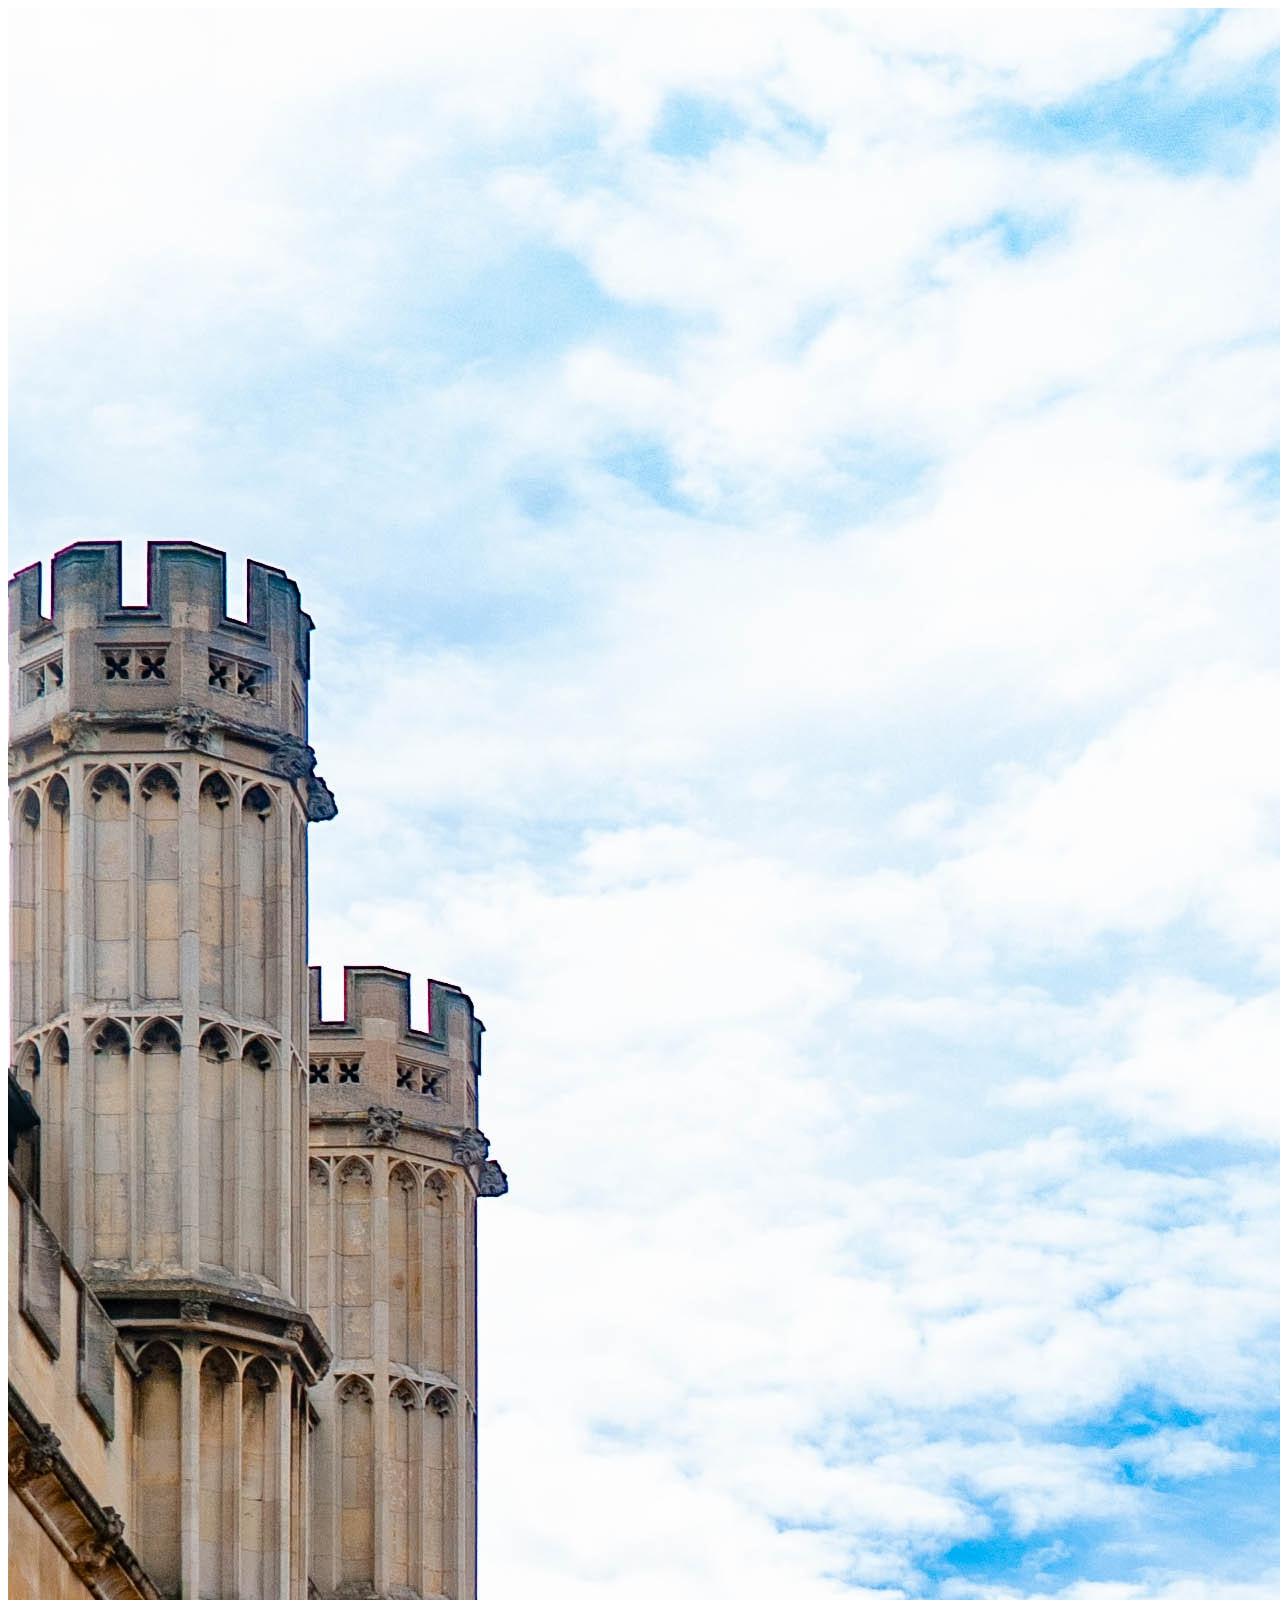
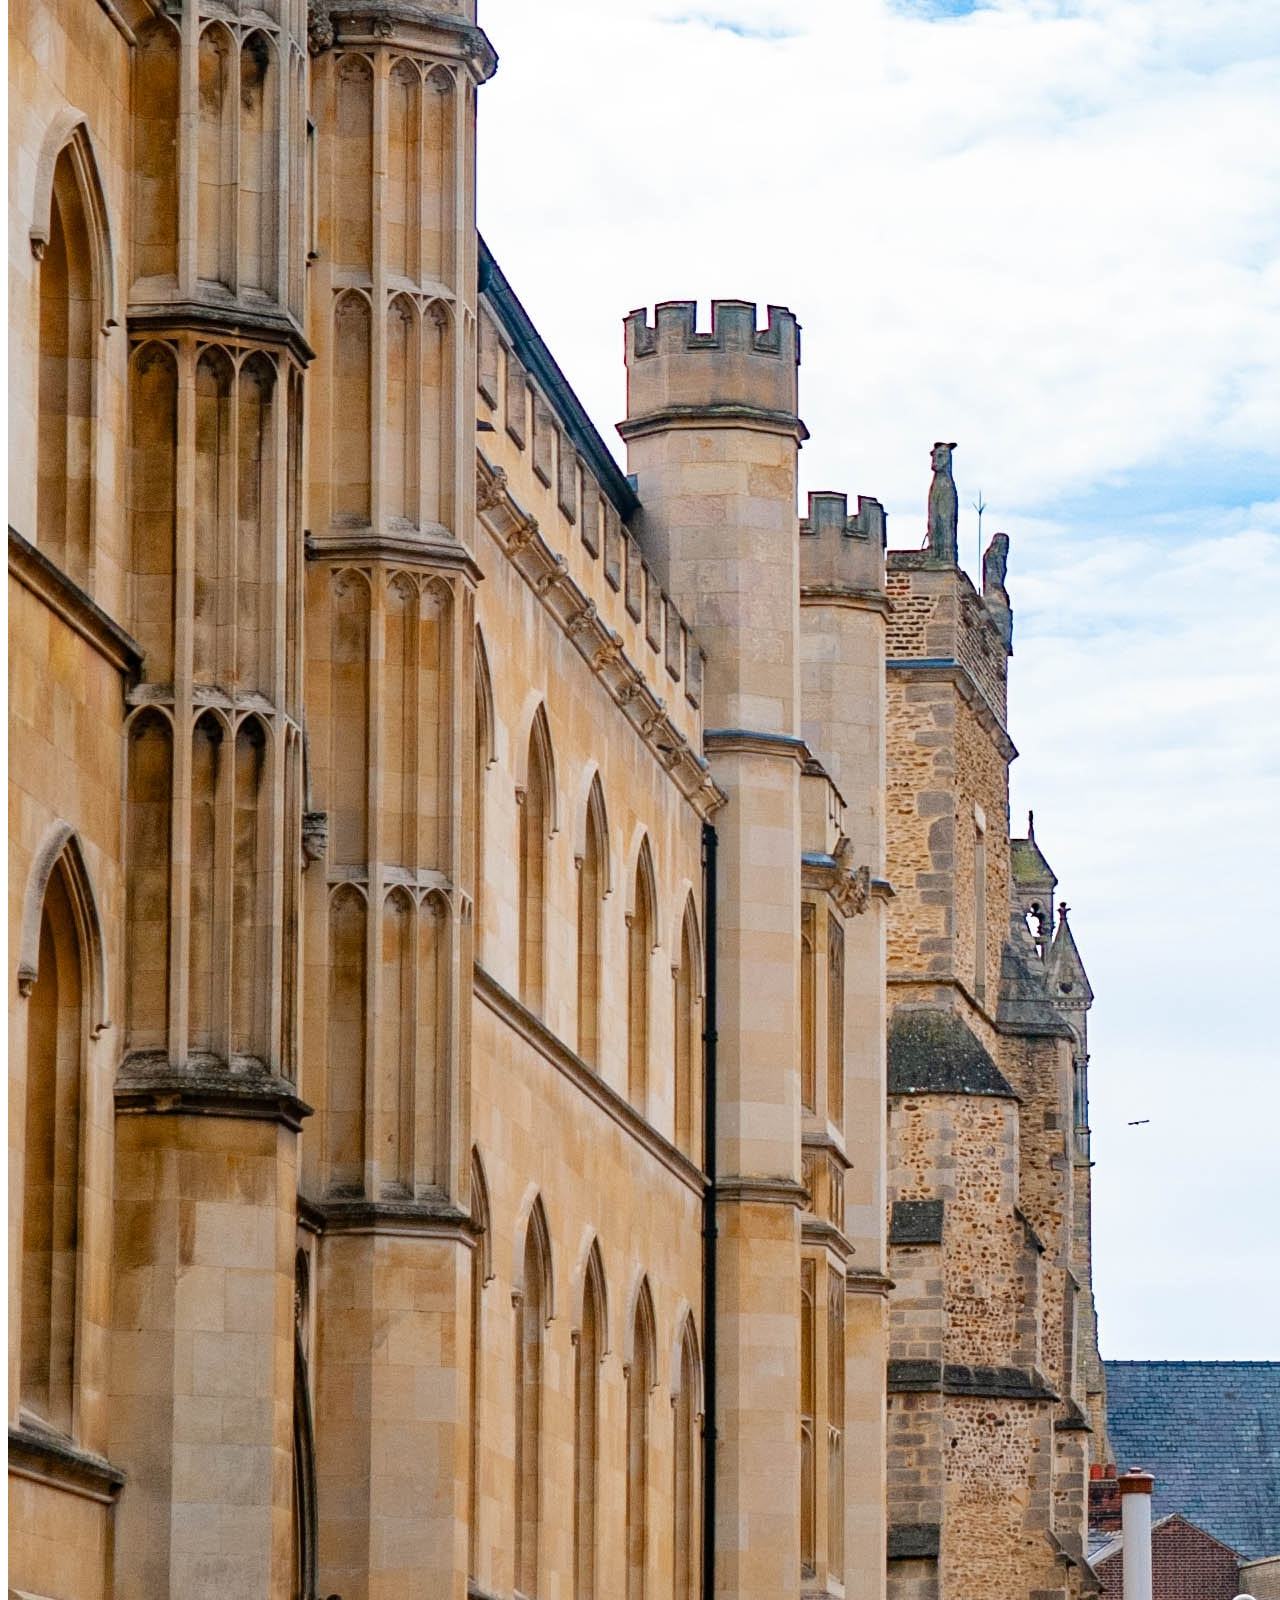
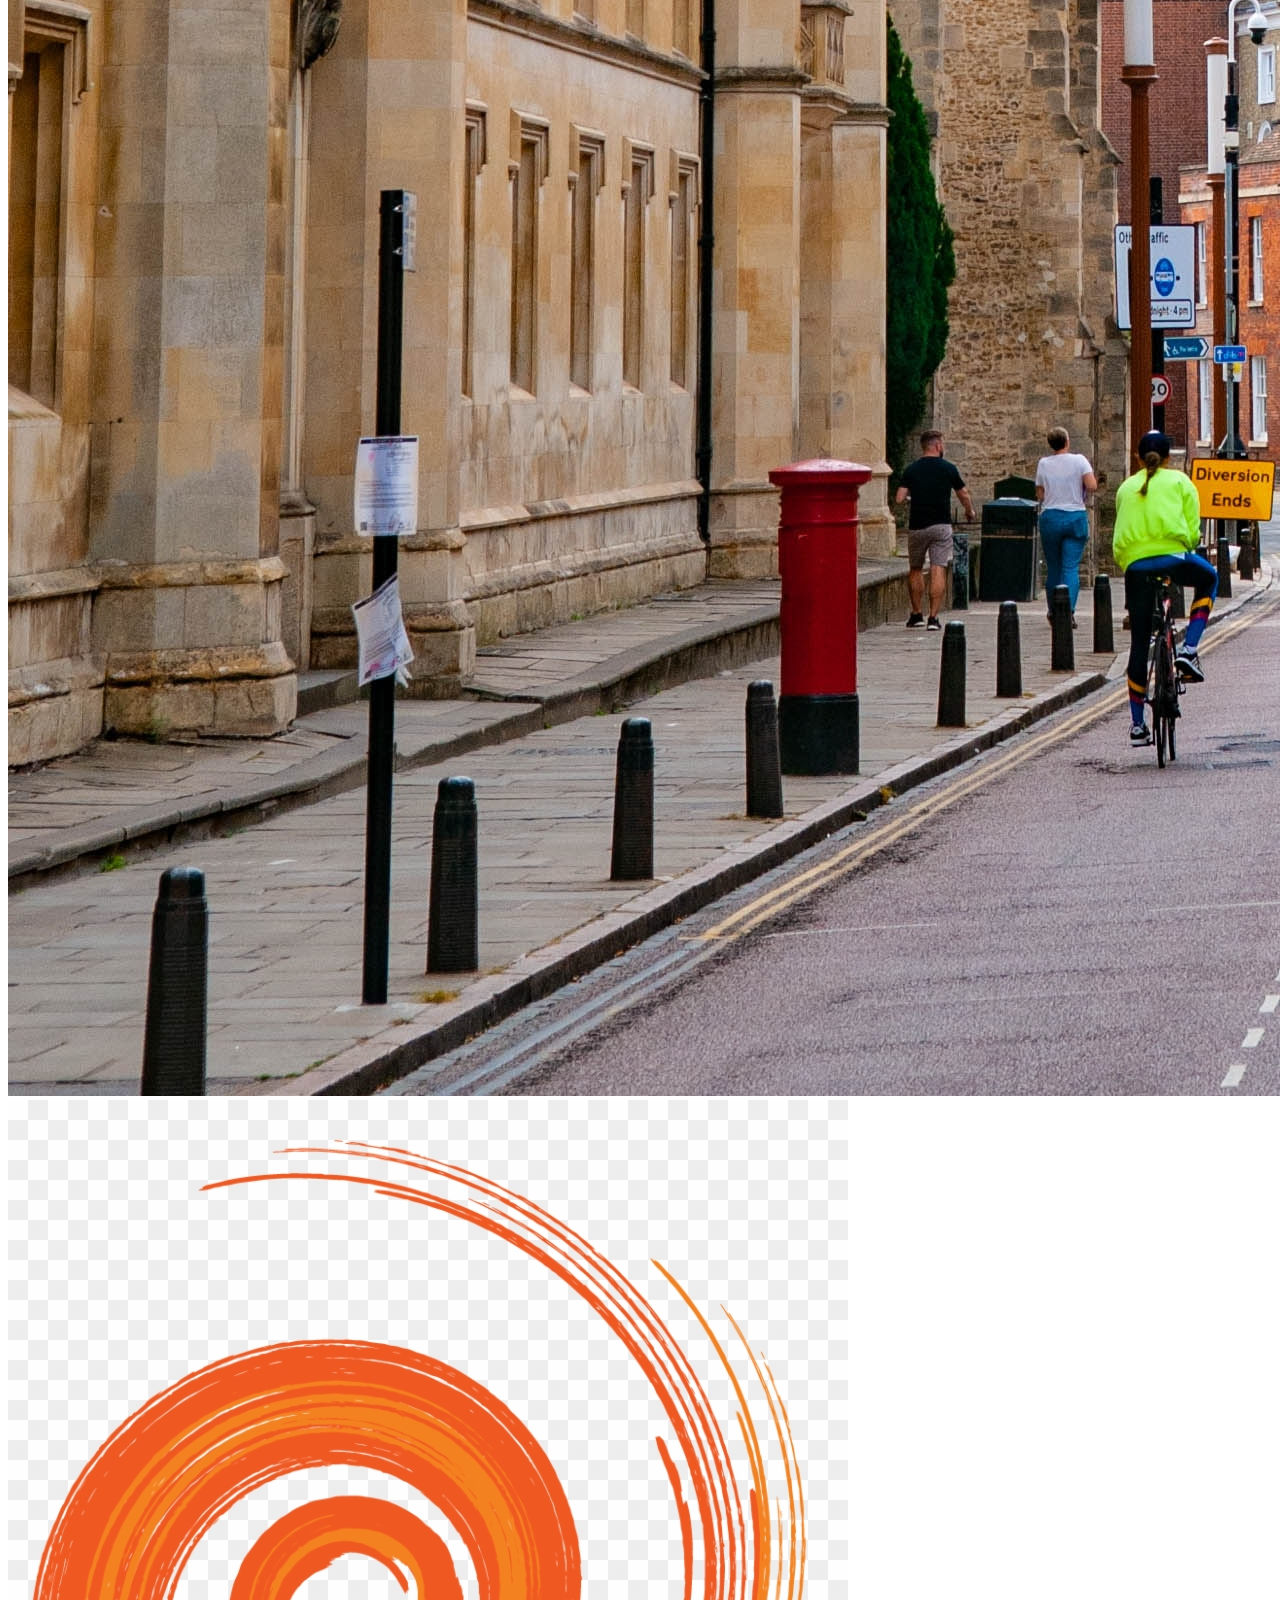
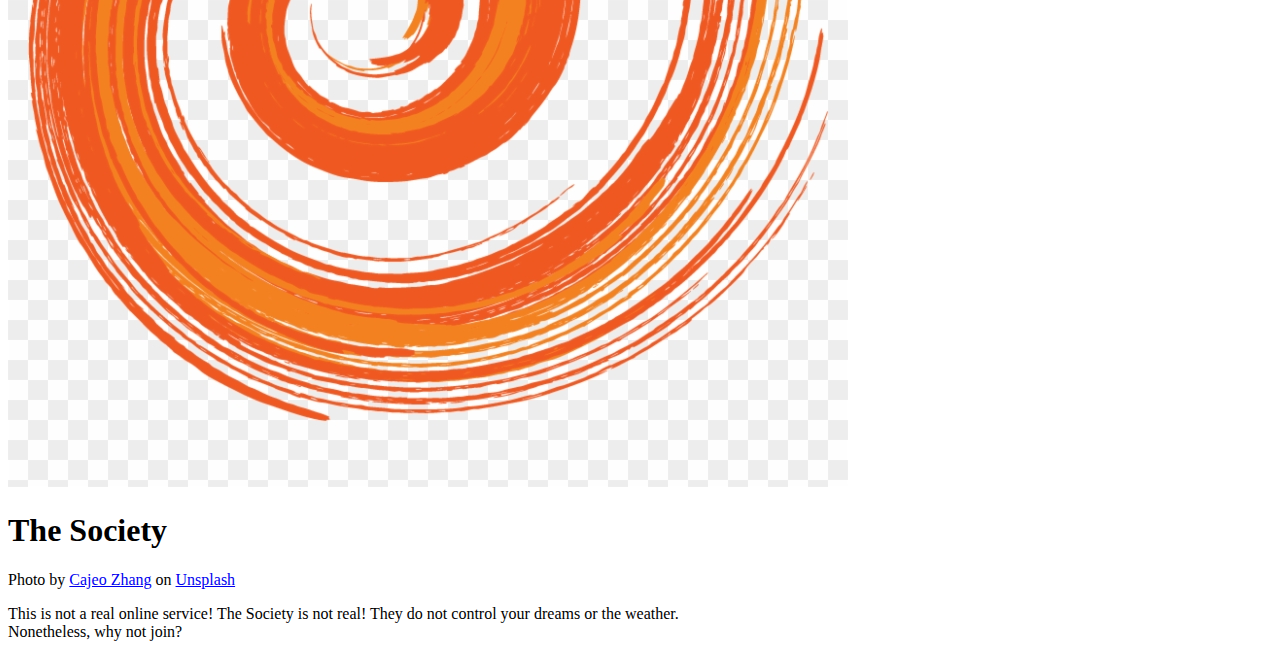
==== index.html @ 43567277 "Write basic html, gather assets" ====
<!DOCTYPE html>
<html lang="en">
    <head>
        <meta charset="UTF-8">
        <title>Join The Society</title>
        <link rel="stylesheet" href="style.css">
    </head>
    <body>
        <div class="left">
            <img id="backgroundImg" src="assets/cajeoZhangCambs.jpg">
            <div class="logoLocation">
                <img id="logo" src="assets/spiral.png">
                <h1 id="title">The Society</h1>
                <p id="picAttribution">Photo by <a href="https://unsplash.com/@cajeo?utm_source=unsplash&utm_medium=referral&utm_content=creditCopyText">Cajeo Zhang</a> on <a href="https://unsplash.com/s/photos/cambridge?utm_source=unsplash&utm_medium=referral&utm_content=creditCopyText">Unsplash</a></p>
            </div>
        </div>
        <div class="mainBody">
            <p id="mainText">This is not a real online service! The Society is not real! They do not control your dreams or the weather.<br>Nonetheless, why not join?</p>
        </div>
    </body>
</html>
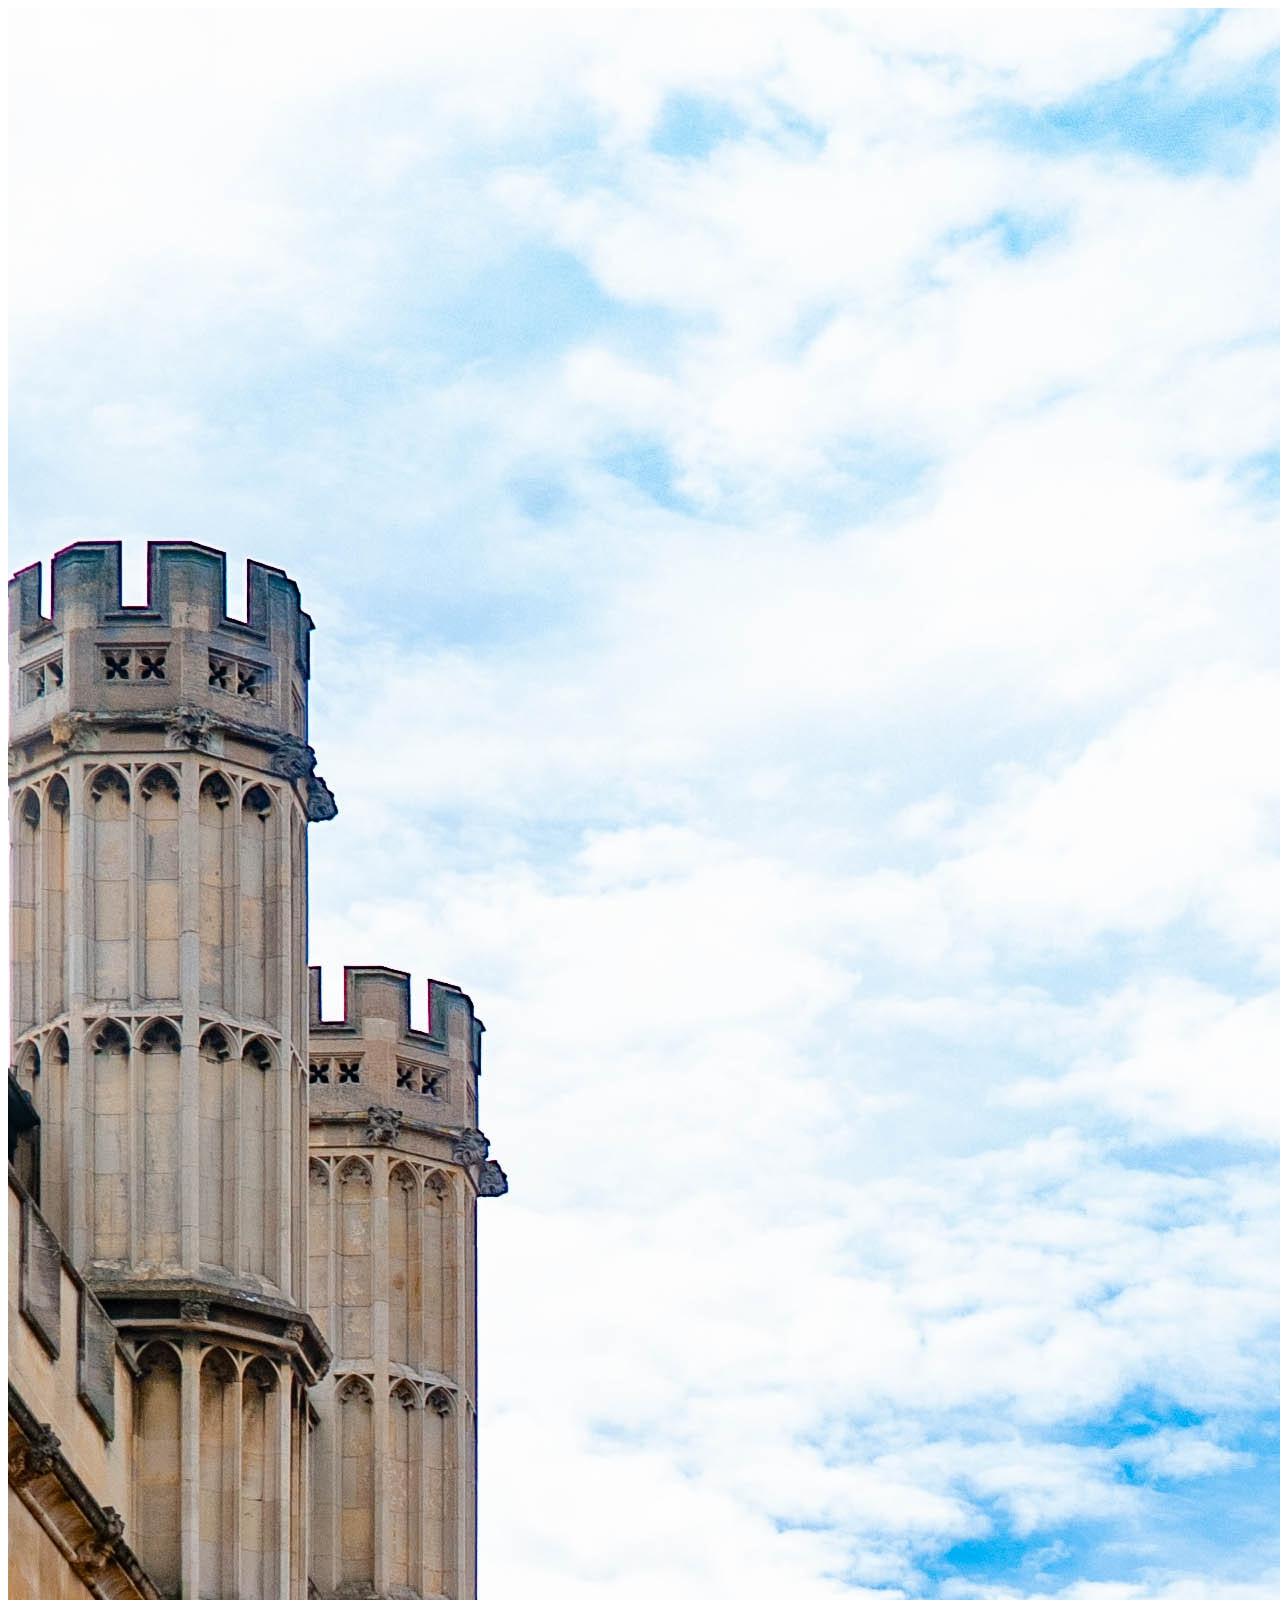
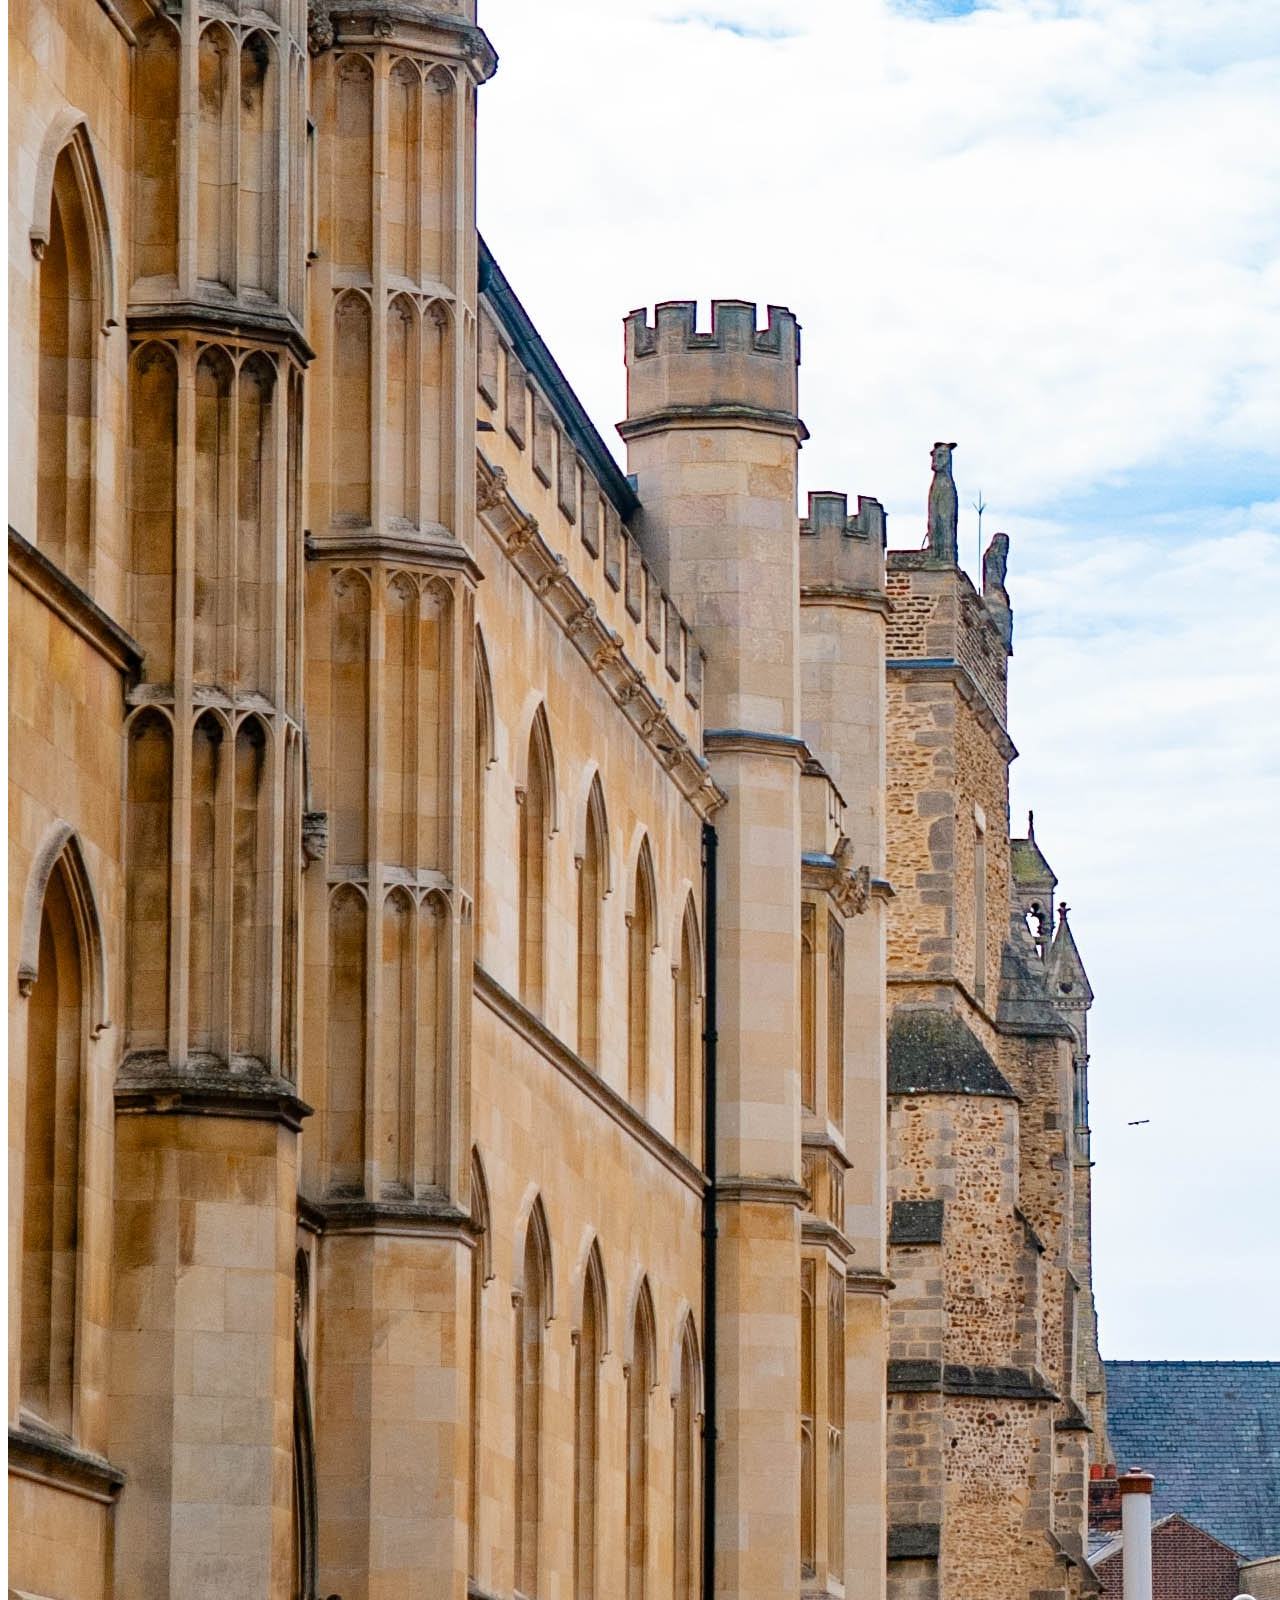
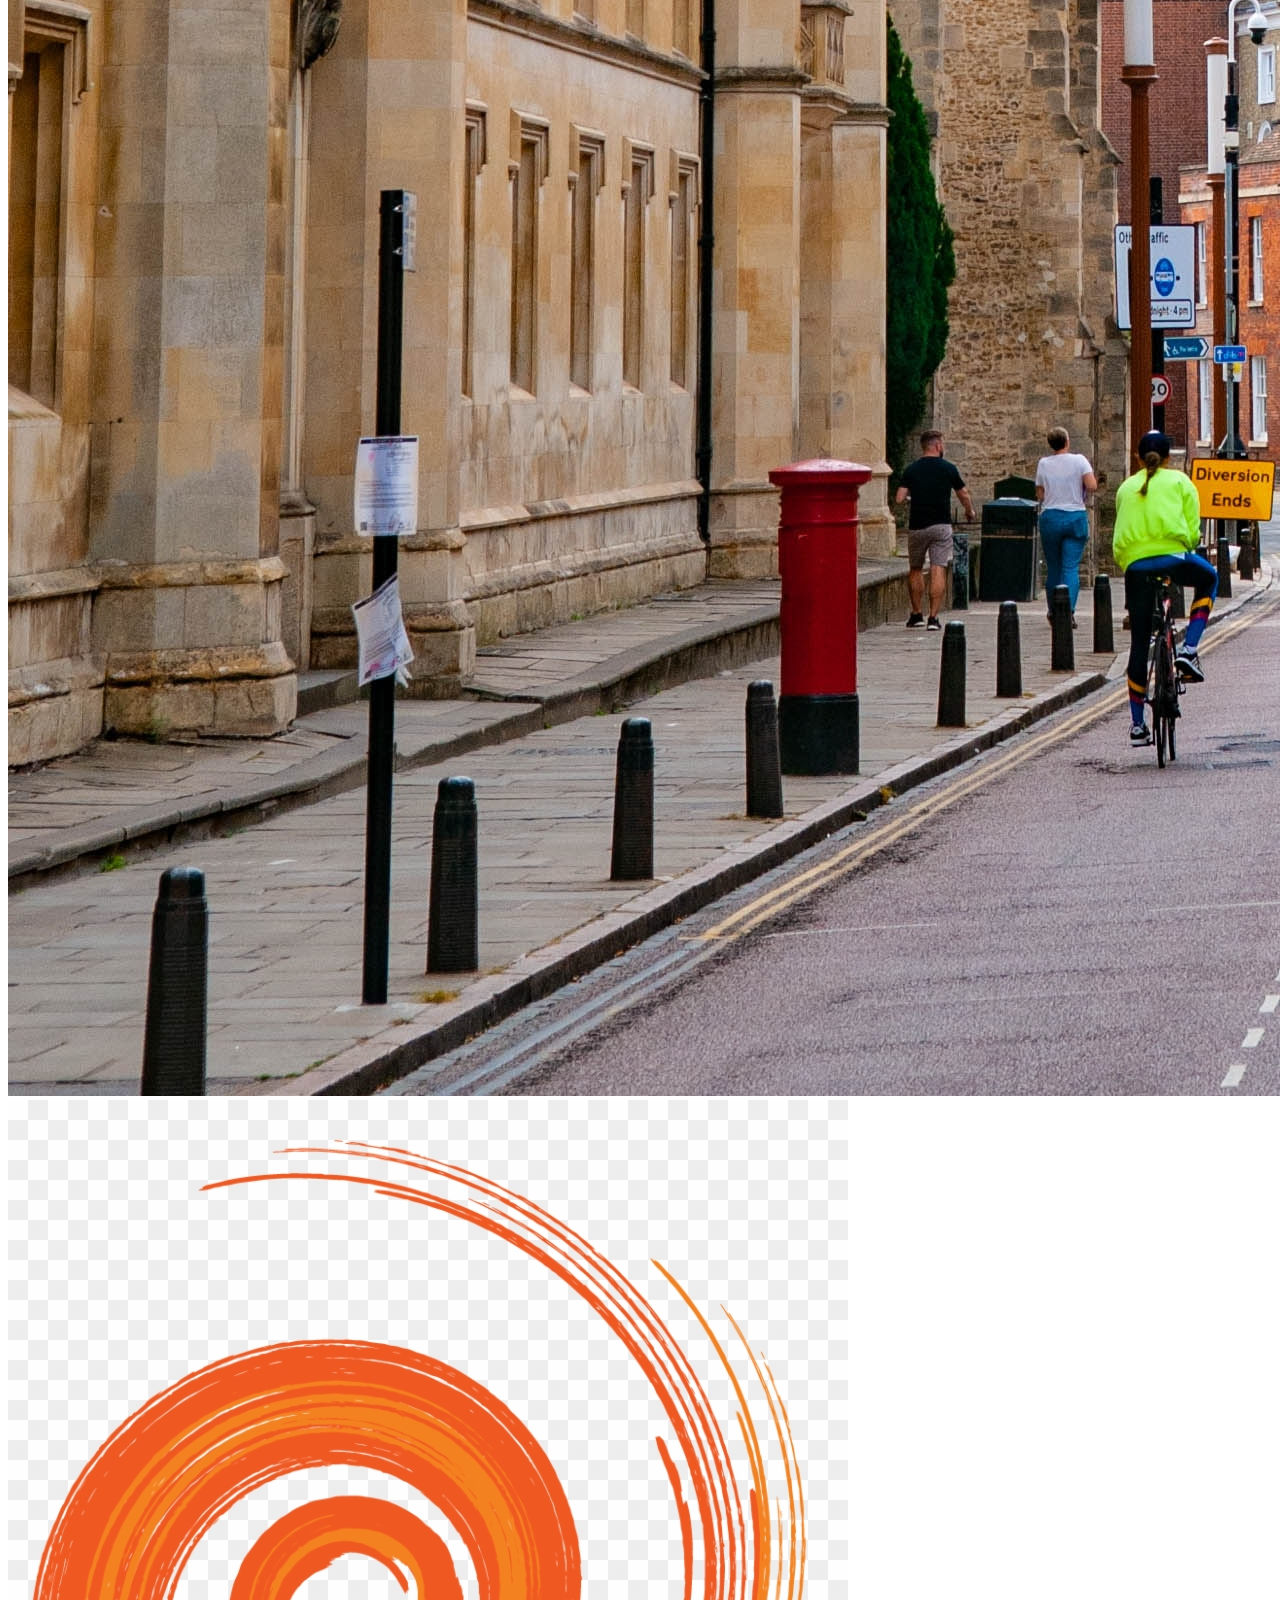
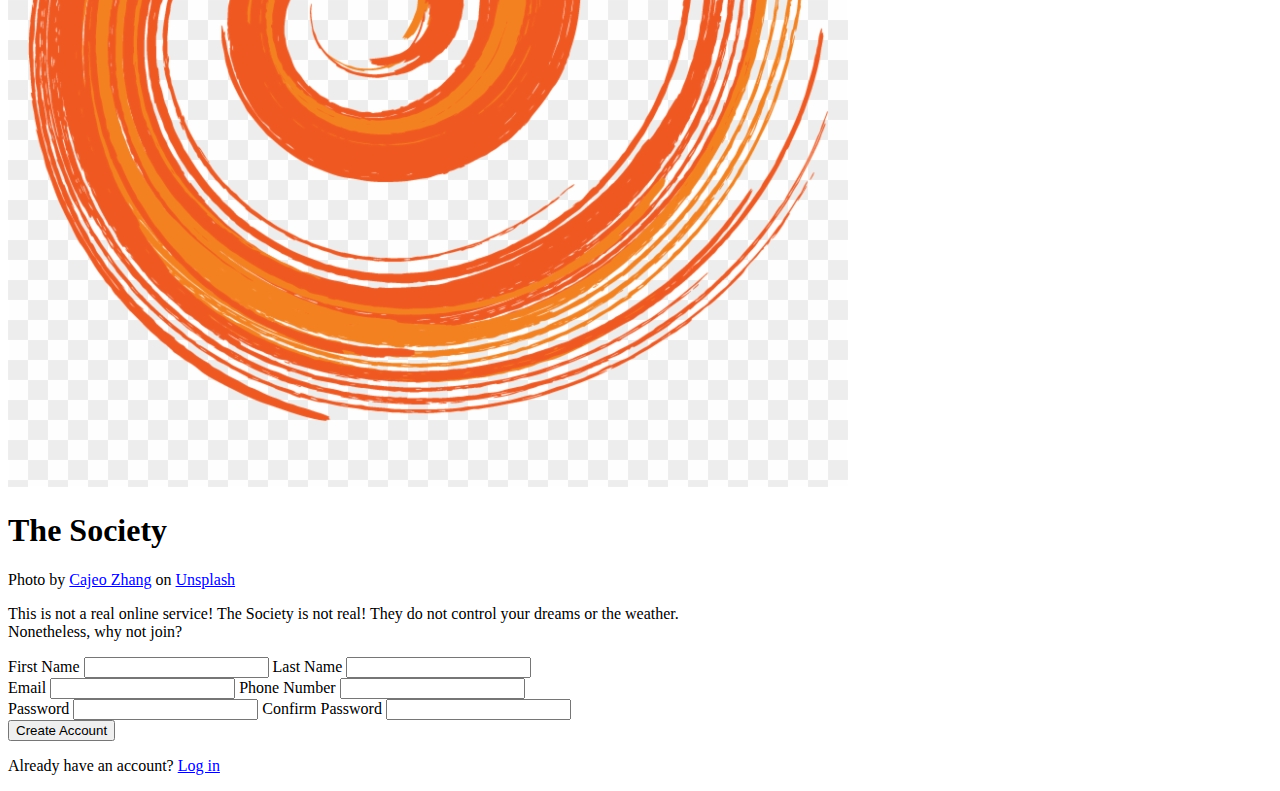
==== commit 153381b0: "Finish first draft of index.html, create login" ====
--- a/index.html
+++ b/index.html
@@ -16,6 +16,28 @@
         </div>
         <div class="mainBody">
             <p id="mainText">This is not a real online service! The Society is not real! They do not control your dreams or the weather.<br>Nonetheless, why not join?</p>
+            <form action="example.com/path" method="post">
+                <div class="formTop">
+                    <label for="firstName">First Name</label>
+                    <input type="text" id="firstName">
+                    <label for="lastName">Last Name</label>
+                    <input type="text" id="lastName">
+                </div>
+                <div class="formMiddle">
+                    <label for="email">Email</label>
+                    <input type="email" id="email">
+                    <label for="phoneNum">Phone Number</label>
+                    <input type="tel" id="phoneNum">
+                </div>
+                <div class="formBottom">
+                    <label for="password">Password</label>
+                    <input type="password" id="password">
+                    <label for="confirmPass">Confirm Password</label>
+                    <input type="password" id="confirmPass">
+                </div>
+                <button type="submit" id="createAcc">Create Account</button>
+            </form>
+            <p>Already have an account? <a id="logIn" href="login.html">Log in</a></p>
         </div>
     </body>
 </html>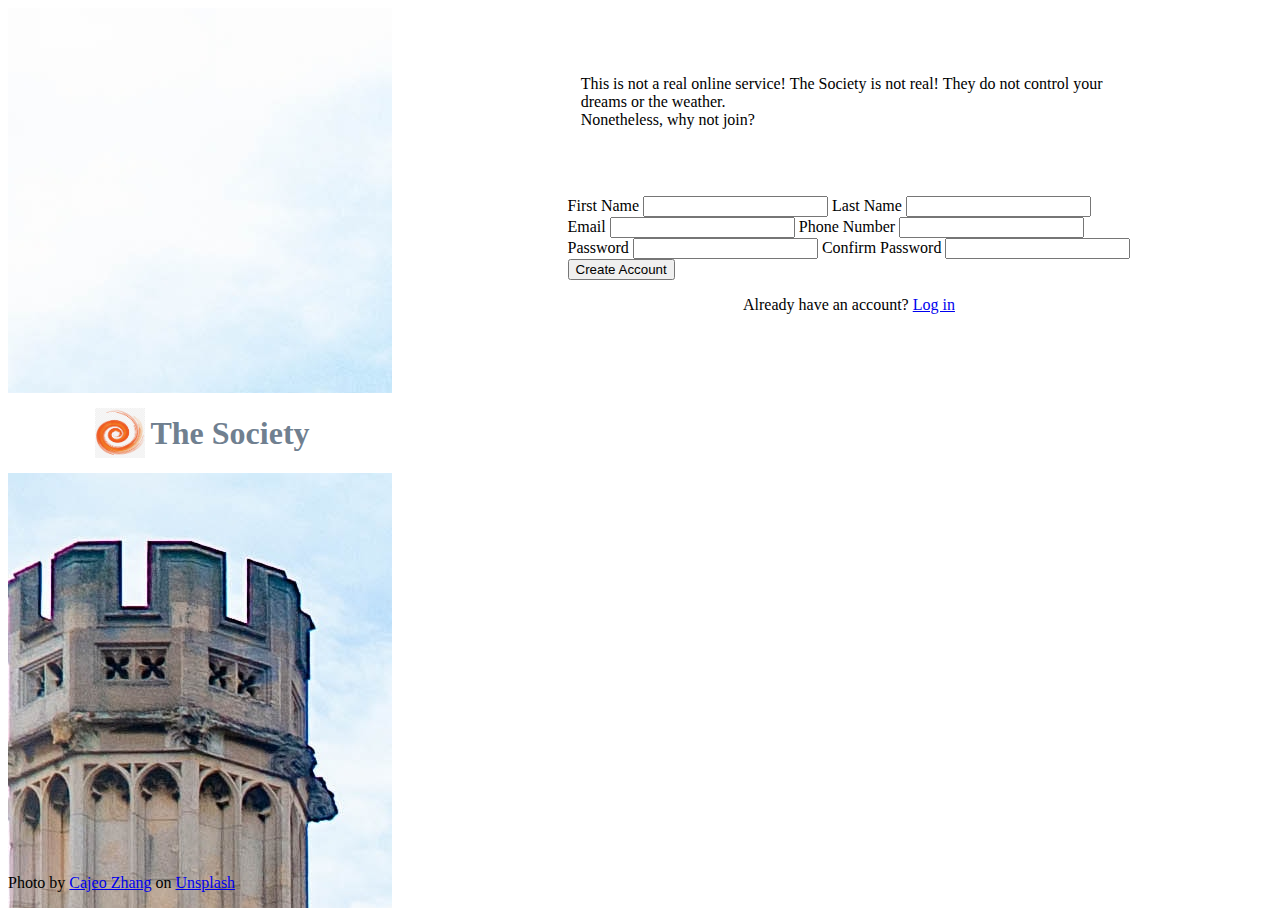
==== commit cae580d9: "Add basic styling" ====
--- a/index.html
+++ b/index.html
@@ -7,15 +7,14 @@
     </head>
     <body>
         <div class="left">
-            <img id="backgroundImg" src="assets/cajeoZhangCambs.jpg">
             <div class="logoLocation">
                 <img id="logo" src="assets/spiral.png">
-                <h1 id="title">The Society</h1>
-                <p id="picAttribution">Photo by <a href="https://unsplash.com/@cajeo?utm_source=unsplash&utm_medium=referral&utm_content=creditCopyText">Cajeo Zhang</a> on <a href="https://unsplash.com/s/photos/cambridge?utm_source=unsplash&utm_medium=referral&utm_content=creditCopyText">Unsplash</a></p>
+                <h1 class="title">The Society</h1>    
             </div>
+            <p id="picAttribution">Photo by <a href="https://unsplash.com/@cajeo?utm_source=unsplash&utm_medium=referral&utm_content=creditCopyText">Cajeo Zhang</a> on <a href="https://unsplash.com/s/photos/cambridge?utm_source=unsplash&utm_medium=referral&utm_content=creditCopyText">Unsplash</a></p>
         </div>
         <div class="mainBody">
-            <p id="mainText">This is not a real online service! The Society is not real! They do not control your dreams or the weather.<br>Nonetheless, why not join?</p>
+            <p class="mainText">This is not a real online service! The Society is not real! They do not control your dreams or the weather.<br>Nonetheless, why not join?</p>
             <form action="example.com/path" method="post">
                 <div class="formTop">
                     <label for="firstName">First Name</label>
--- a/style.css
+++ b/style.css
@@ -0,0 +1,41 @@
+body {
+    display: flex;
+}
+
+.left {
+    display: flex;
+    flex-direction: column;
+    position: absolute;
+    height: 100%;
+    margin: 0;
+    background-image: url(assets/cajeoZhangCambs.jpg);
+    width: 30%;
+}
+
+.mainBody {
+    display: flex;
+    flex-flow: column;
+    padding-left: 40%;
+    align-items: center;
+}
+
+.mainText {
+    margin: 10%;
+}
+
+.logoLocation {
+    display: flex;
+    flex-flow: row;
+    margin-top: auto;
+    margin-bottom: auto;
+    justify-content: center;
+    align-items: center;
+    background-color: white;
+    color: slategray;
+}
+
+#logo {
+    width: 50px;
+    height: 50px;
+    margin: 5px;
+}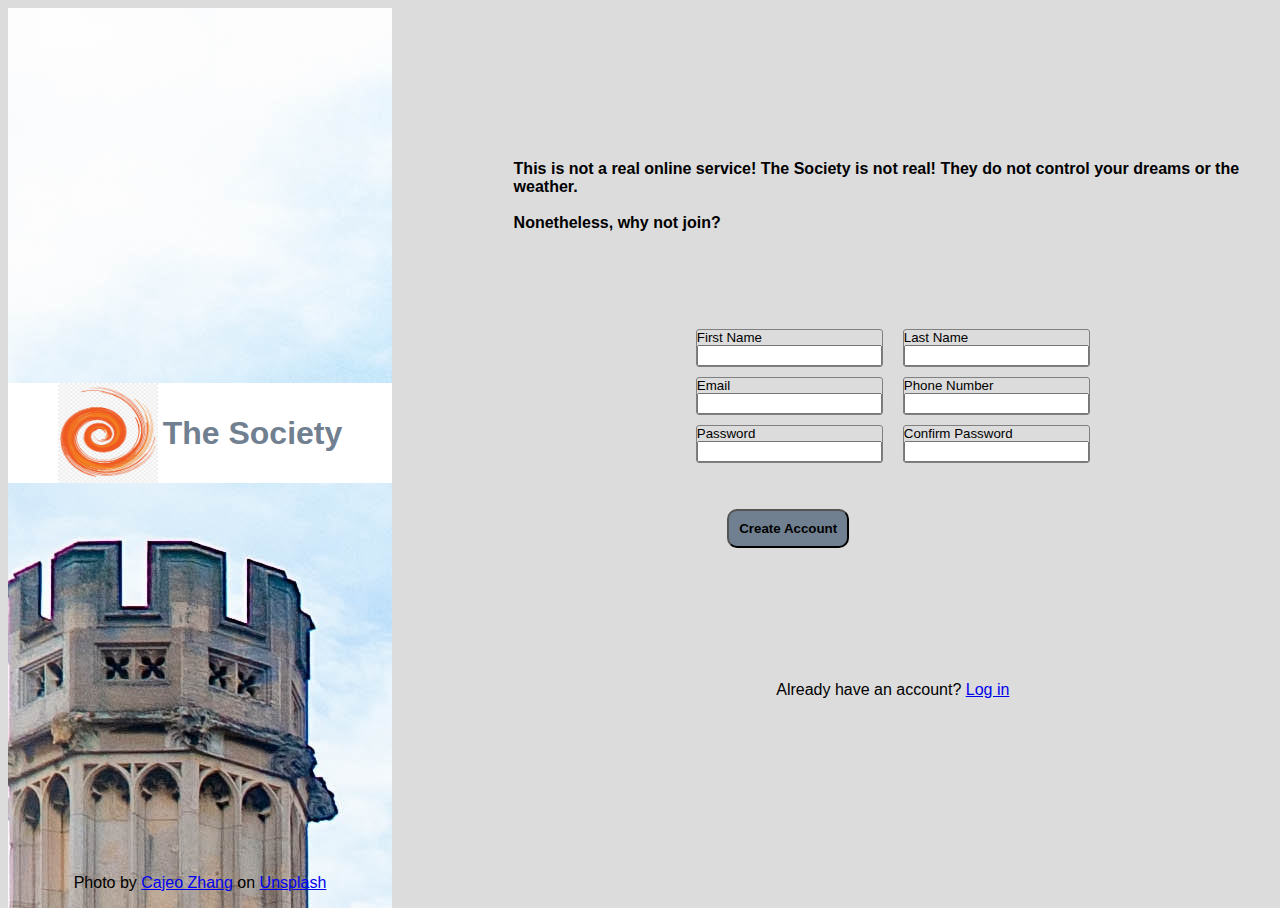
==== commit 9e407e23: "Add more styling" ====
--- a/index.html
+++ b/index.html
@@ -14,25 +14,37 @@
             <p id="picAttribution">Photo by <a href="https://unsplash.com/@cajeo?utm_source=unsplash&utm_medium=referral&utm_content=creditCopyText">Cajeo Zhang</a> on <a href="https://unsplash.com/s/photos/cambridge?utm_source=unsplash&utm_medium=referral&utm_content=creditCopyText">Unsplash</a></p>
         </div>
         <div class="mainBody">
-            <p class="mainText">This is not a real online service! The Society is not real! They do not control your dreams or the weather.<br>Nonetheless, why not join?</p>
-            <form action="example.com/path" method="post">
-                <div class="formTop">
-                    <label for="firstName">First Name</label>
-                    <input type="text" id="firstName">
-                    <label for="lastName">Last Name</label>
-                    <input type="text" id="lastName">
+            <p class="mainText">This is not a real online service! The Society is not real! They do not control your dreams or the weather.<br><br>Nonetheless, why not join?</p>
+            <form class="memberForm" action="example.com/path" method="post">
+                <div class="formRow">
+                    <div class="formEntry" id="fn">
+                        <label for="firstName">First Name</label>
+                        <input type="text" id="firstName">
+                    </div>
+                    <div class="formEntry" id="ln">
+                        <label for="lastName">Last Name</label>
+                        <input type="text" id="lastName">
+                    </div>
                 </div>
-                <div class="formMiddle">
-                    <label for="email">Email</label>
-                    <input type="email" id="email">
-                    <label for="phoneNum">Phone Number</label>
-                    <input type="tel" id="phoneNum">
+                <div class="formRow">
+                    <div class="formEntry" id="em">
+                        <label for="email">Email</label>
+                        <input type="email" id="email">
+                    </div>
+                    <div class="formEntry" id="pn">
+                        <label for="phoneNum">Phone Number</label>
+                        <input type="tel" id="phoneNum">
+                    </div>
                 </div>
-                <div class="formBottom">
-                    <label for="password">Password</label>
-                    <input type="password" id="password">
-                    <label for="confirmPass">Confirm Password</label>
-                    <input type="password" id="confirmPass">
+                <div class="formRow">
+                    <div class="formEntry" id="pw">
+                        <label for="password">Password</label>
+                        <input type="password" id="password">
+                    </div>
+                    <div class="formEntry" id="cp">
+                        <label for="confirmPass">Confirm Password</label>
+                        <input type="password" id="confirmPass">
+                    </div>
                 </div>
                 <button type="submit" id="createAcc">Create Account</button>
             </form>
--- a/style.css
+++ b/style.css
@@ -1,5 +1,7 @@
 body {
     display: flex;
+    font-family: Impact, Haettenschweiler, 'Arial Narrow Bold', sans-serif;
+    background-color: gainsboro;
 }
 
 .left {
@@ -14,18 +16,39 @@
 
 .mainBody {
     display: flex;
-    flex-flow: column;
+    flex-direction: column;
     padding-left: 40%;
     align-items: center;
 }
 
 .mainText {
-    margin: 10%;
+    margin-top: 20%;
+    font-weight: 600;
+}
+
+.memberForm {
+    margin-top: 10%;
+    margin-bottom: 10%;
+}
+
+.formRow {
+    display: flex;
+}
+
+.formEntry {
+    display: flex;
+    flex-direction: column;
+    border: 1px solid grey;
+    border-radius: 3px;
+    margin: 5px;
+    margin-left: 10px;
+    margin-right: 10px;
+    font-size: smaller;
 }
 
 .logoLocation {
     display: flex;
-    flex-flow: row;
+    flex-direction: row;
     margin-top: auto;
     margin-bottom: auto;
     justify-content: center;
@@ -35,7 +58,31 @@
 }
 
 #logo {
-    width: 50px;
-    height: 50px;
-    margin: 5px;
+    width: 100px;
+    height: 100px;
+    margin-right: 5px;
+}
+
+#picAttribution {
+    margin-left: auto;
+    margin-right: auto;
+}
+
+#createAcc {
+    margin: 10%;
+    padding: 10px;
+    background-color: slategrey;
+    font-weight: 900;
+    border-radius: 10px;
+}
+
+.loginHi {
+    position: absolute;
+    top: 40%;
+    left: 40%;
+}
+
+#att {
+    position: absolute;
+    bottom: 0%;
 }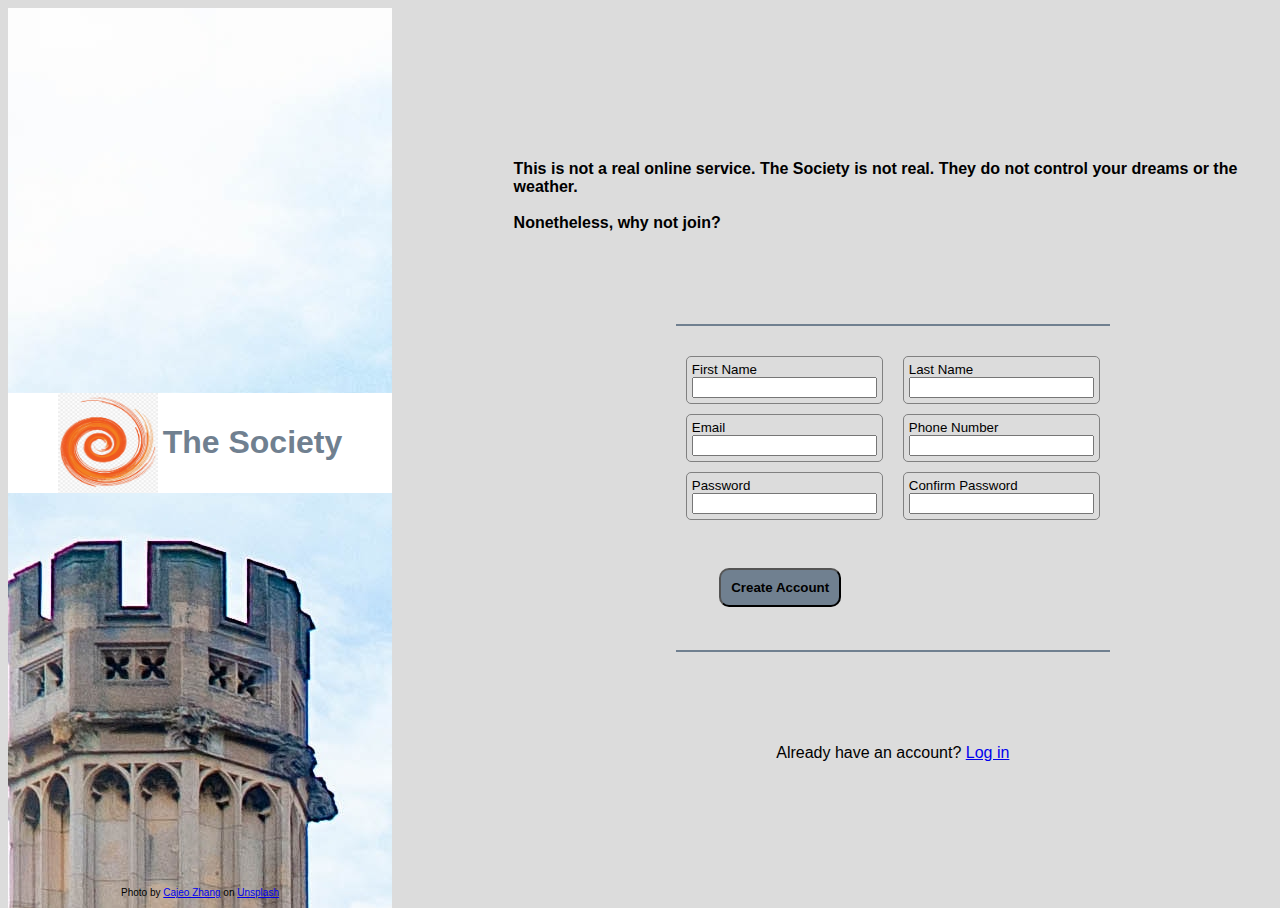
==== commit 8412c640: "Copy edit, polish CSS" ====
--- a/index.html
+++ b/index.html
@@ -14,7 +14,7 @@
             <p id="picAttribution">Photo by <a href="https://unsplash.com/@cajeo?utm_source=unsplash&utm_medium=referral&utm_content=creditCopyText">Cajeo Zhang</a> on <a href="https://unsplash.com/s/photos/cambridge?utm_source=unsplash&utm_medium=referral&utm_content=creditCopyText">Unsplash</a></p>
         </div>
         <div class="mainBody">
-            <p class="mainText">This is not a real online service! The Society is not real! They do not control your dreams or the weather.<br><br>Nonetheless, why not join?</p>
+            <p class="mainText">This is not a real online service. The Society is not real. They do not control your dreams or the weather.<br><br>Nonetheless, why not join?</p>
             <form class="memberForm" action="example.com/path" method="post">
                 <div class="formRow">
                     <div class="formEntry" id="fn">
--- a/style.css
+++ b/style.css
@@ -29,6 +29,9 @@
 .memberForm {
     margin-top: 10%;
     margin-bottom: 10%;
+    border-bottom: 2px solid slategrey;
+    border-top: 2px solid slategrey;
+    padding-top: 25px;
 }
 
 .formRow {
@@ -39,11 +42,12 @@
     display: flex;
     flex-direction: column;
     border: 1px solid grey;
-    border-radius: 3px;
+    border-radius: 5px;
     margin: 5px;
     margin-left: 10px;
     margin-right: 10px;
     font-size: smaller;
+    padding: 5px;
 }
 
 .logoLocation {
@@ -66,6 +70,7 @@
 #picAttribution {
     margin-left: auto;
     margin-right: auto;
+    font-size: x-small;
 }
 
 #createAcc {
@@ -85,4 +90,5 @@
 #att {
     position: absolute;
     bottom: 0%;
+    font-size: x-small;
 }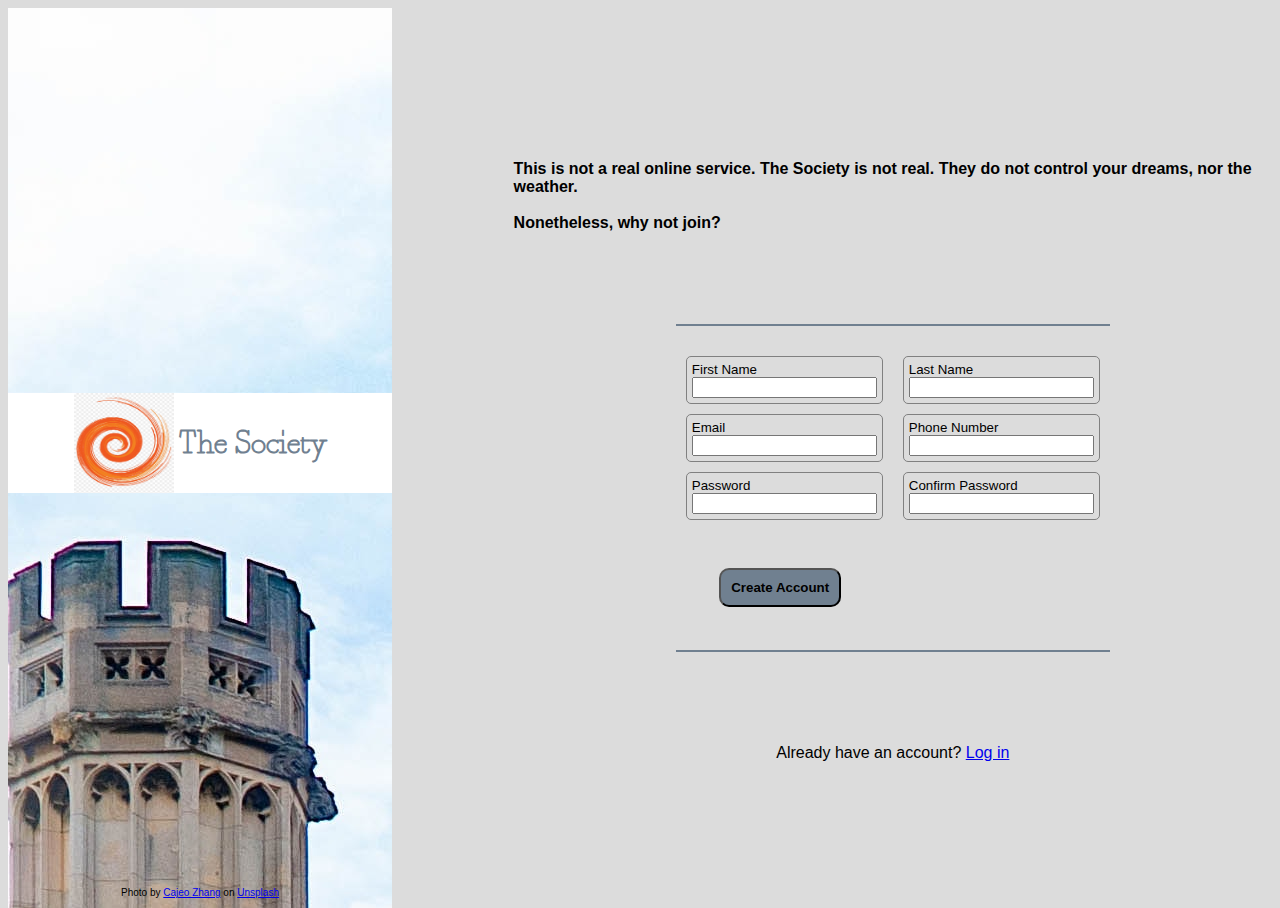
==== commit 6bc02873: "Add custom font" ====
--- a/index.html
+++ b/index.html
@@ -14,7 +14,7 @@
             <p id="picAttribution">Photo by <a href="https://unsplash.com/@cajeo?utm_source=unsplash&utm_medium=referral&utm_content=creditCopyText">Cajeo Zhang</a> on <a href="https://unsplash.com/s/photos/cambridge?utm_source=unsplash&utm_medium=referral&utm_content=creditCopyText">Unsplash</a></p>
         </div>
         <div class="mainBody">
-            <p class="mainText">This is not a real online service. The Society is not real. They do not control your dreams or the weather.<br><br>Nonetheless, why not join?</p>
+            <p class="mainText">This is not a real online service. The Society is not real. They do not control your dreams, nor the weather.<br><br>Nonetheless, why not join?</p>
             <form class="memberForm" action="example.com/path" method="post">
                 <div class="formRow">
                     <div class="formEntry" id="fn">
--- a/style.css
+++ b/style.css
@@ -1,3 +1,12 @@
+@font-face {
+    font-family: 'Fragment Core';
+    src: url('assets/fragmentcore-webfont.woff2') format('woff2'),
+         url('assets/fragmentcore-webfont.woff') format('woff');
+    font-weight: normal;
+    font-style: normal;
+
+}
+
 body {
     display: flex;
     font-family: Impact, Haettenschweiler, 'Arial Narrow Bold', sans-serif;
@@ -61,6 +70,10 @@
     color: slategray;
 }
 
+.title {
+    font-family: 'Fragment Core';
+}
+
 #logo {
     width: 100px;
     height: 100px;
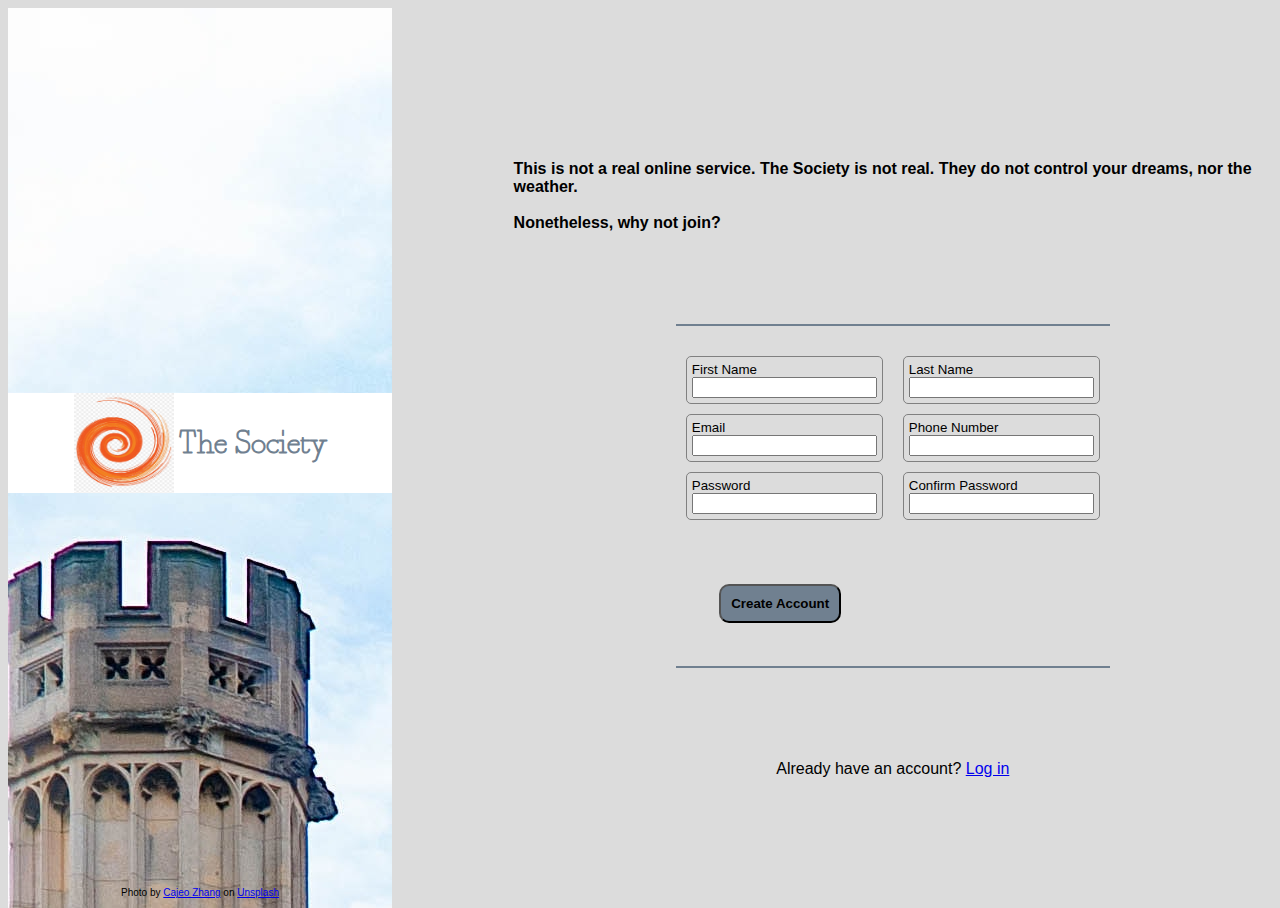
==== commit 776cb924: "Fix scripting, finetune styling" ====
--- a/index.html
+++ b/index.html
@@ -19,36 +19,54 @@
                 <div class="formRow">
                     <div class="formEntry" id="fn">
                         <label for="firstName">First Name</label>
-                        <input type="text" id="firstName">
+                        <input type="text" id="firstName" required>
                     </div>
                     <div class="formEntry" id="ln">
                         <label for="lastName">Last Name</label>
-                        <input type="text" id="lastName">
+                        <input type="text" id="lastName" required>
                     </div>
                 </div>
                 <div class="formRow">
                     <div class="formEntry" id="em">
                         <label for="email">Email</label>
-                        <input type="email" id="email">
+                        <input type="email" id="email" required>
                     </div>
                     <div class="formEntry" id="pn">
                         <label for="phoneNum">Phone Number</label>
-                        <input type="tel" id="phoneNum">
+                        <input type="tel" id="phoneNum" required>
                     </div>
                 </div>
                 <div class="formRow">
                     <div class="formEntry" id="pw">
                         <label for="password">Password</label>
-                        <input type="password" id="password">
+                        <input type="password" id="password" minlength="6" required>
                     </div>
                     <div class="formEntry" id="cp">
                         <label for="confirmPass">Confirm Password</label>
-                        <input type="password" id="confirmPass">
+                        <input type="password" id="confirmPass" minlength="6" required>
                     </div>
                 </div>
-                <button type="submit" id="createAcc">Create Account</button>
+                <p id="errorMess" style="color: red"></p>
+                <button type="submit" id="createAcc" onclick="return passMatch()">Create Account</button>
             </form>
             <p>Already have an account? <a id="logIn" href="login.html">Log in</a></p>
         </div>
+        <script>
+            function passMatch(){
+                let passW = document.getElementById("password").value;
+                let confirmP = document.getElementById("confirmPass").value;
+                if (passW == confirmP){
+                    document.getElementById("password").style.border = "2px solid green";
+                    document.getElementById("confirmPass").style.border = "2px solid green";
+                    document.getElementById("errorMess").innerHTML = '';
+                } else {
+                    document.getElementById("password").style.border = "2px solid red";
+                    document.getElementById("confirmPass").style.border = "2px solid red";
+                    document.getElementById("errorMess").innerHTML = 'Please use the same password'
+                };
+            };
+            const inpuut = document.getElementById("confirmPass");
+            inpuut.addEventListener('change', passMatch);
+        </script>   
     </body>
 </html>--- a/style.css
+++ b/style.css
@@ -41,6 +41,11 @@
     border-bottom: 2px solid slategrey;
     border-top: 2px solid slategrey;
     padding-top: 25px;
+}
+
+input:focus {
+    border: blue;
+    background-color: aliceblue;
 }
 
 .formRow {
